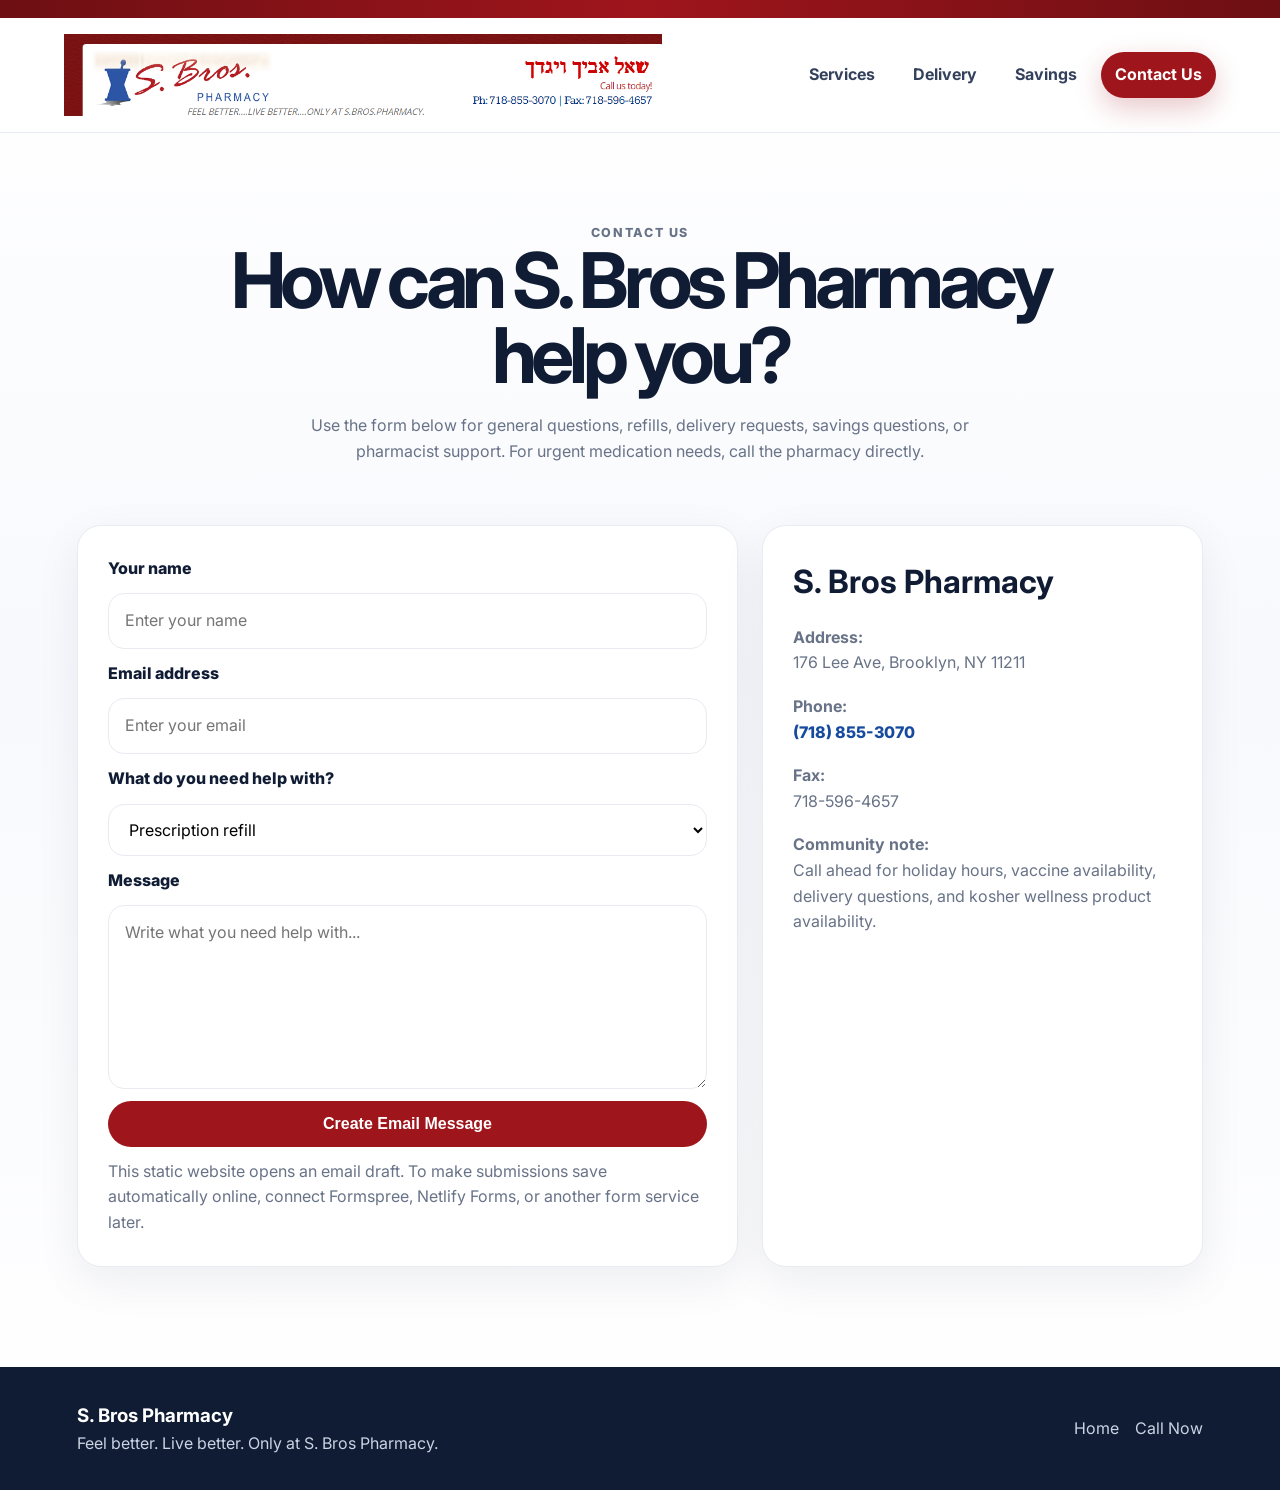
==== contact.html @ 1587c974 "Add files via upload" ====
<!DOCTYPE html>
<html lang="en">
<head>
  <meta charset="UTF-8" />
  <meta name="viewport" content="width=device-width, initial-scale=1.0" />
  <title>Contact S. Bros Pharmacy</title>
  <meta name="description" content="Contact S. Bros Pharmacy in Williamsburg, Brooklyn for prescriptions, delivery, refills, vaccines, and pharmacist questions." />
  <link rel="preconnect" href="https://fonts.googleapis.com">
  <link rel="preconnect" href="https://fonts.gstatic.com" crossorigin>
  <link href="https://fonts.googleapis.com/css2?family=Inter:wght@400;500;600;700;800&display=swap" rel="stylesheet">
  <link rel="stylesheet" href="style.css" />
</head>
<body>
  <div class="top-strip"></div>
  <header class="site-header compact">
    <a class="brand" href="index.html"><img src="assets/logo-banner.png" alt="S. Bros Pharmacy logo" /></a>
    <nav class="nav"><a href="index.html#services">Services</a><a href="index.html#delivery">Delivery</a><a href="index.html#savings">Savings</a><a href="contact.html" class="nav-cta">Contact Us</a></nav>
  </header>

  <main>
    <section class="contact-hero section-reveal">
      <p class="eyebrow">Contact us</p>
      <h1>How can S. Bros Pharmacy help you?</h1>
      <p>Use the form below for general questions, refills, delivery requests, savings questions, or pharmacist support. For urgent medication needs, call the pharmacy directly.</p>
    </section>

    <section class="contact-layout section-reveal">
      <form class="contact-form" id="contact-form">
        <label for="name">Your name</label>
        <input id="name" name="name" type="text" placeholder="Enter your name" required />

        <label for="email">Email address</label>
        <input id="email" name="email" type="email" placeholder="Enter your email" required />

        <label for="topic">What do you need help with?</label>
        <select id="topic" name="topic">
          <option>Prescription refill</option>
          <option>Free delivery</option>
          <option>Compounding</option>
          <option>Vaccinations</option>
          <option>Insurance or savings</option>
          <option>General question</option>
        </select>

        <label for="message">Message</label>
        <textarea id="message" name="message" rows="6" placeholder="Write what you need help with..." required></textarea>

        <button class="button primary" type="submit">Create Email Message</button>
        <p class="form-note">This static website opens an email draft. To make submissions save automatically online, connect Formspree, Netlify Forms, or another form service later.</p>
      </form>

      <aside class="contact-card">
        <h2>S. Bros Pharmacy</h2>
        <p><strong>Address:</strong><br>176 Lee Ave, Brooklyn, NY 11211</p>
        <p><strong>Phone:</strong><br><a href="tel:17188553070">(718) 855-3070</a></p>
        <p><strong>Fax:</strong><br>718-596-4657</p>
        <p><strong>Community note:</strong><br>Call ahead for holiday hours, vaccine availability, delivery questions, and kosher wellness product availability.</p>
      </aside>
    </section>
  </main>

  <footer class="footer">
    <div><h3>S. Bros Pharmacy</h3><p>Feel better. Live better. Only at S. Bros Pharmacy.</p></div>
    <div><a href="index.html">Home</a><a href="tel:17188553070">Call Now</a></div>
  </footer>

  <script src="script.js"></script>
</body>
</html>
---- style.css ----
:root{
  --red:#9f151c;
  --deep-red:#6d0f13;
  --blue:#164a9f;
  --navy:#0f1c34;
  --ink:#172033;
  --muted:#687387;
  --soft:#f7f8fb;
  --card:#ffffff;
  --border:#e8ebf1;
  --shadow:0 22px 70px rgba(15,28,52,.12);
  --radius:28px;
}
*{box-sizing:border-box;margin:0;padding:0}
html{scroll-behavior:smooth}
body{font-family:Inter,system-ui,-apple-system,Segoe UI,sans-serif;color:var(--ink);background:linear-gradient(180deg,#fff 0%,#f8f9fd 45%,#fff 100%);line-height:1.6}
a{color:inherit;text-decoration:none}img{max-width:100%;display:block}.top-strip{height:18px;background:linear-gradient(90deg,var(--deep-red),var(--red),var(--deep-red))}.site-header{position:sticky;top:0;z-index:10;display:flex;align-items:center;justify-content:space-between;gap:24px;padding:16px clamp(18px,5vw,72px);background:rgba(255,255,255,.9);backdrop-filter:blur(16px);border-bottom:1px solid var(--border)}.site-header.compact{position:relative}.brand img{height:82px;width:auto;object-fit:contain}.nav{display:flex;align-items:center;gap:10px;flex-wrap:wrap;justify-content:flex-end}.nav a{padding:10px 14px;border-radius:999px;font-weight:700;color:#33415c;transition:.25s ease}.nav a:hover{background:#f0f3fa;transform:translateY(-2px)}.nav-cta{background:var(--red)!important;color:#fff!important;box-shadow:0 10px 28px rgba(159,21,28,.24)}.section{padding:clamp(64px,8vw,110px) clamp(18px,6vw,84px)}.section-reveal{opacity:0;transform:translateY(28px);transition:opacity .8s ease,transform .8s ease}.section-reveal.visible{opacity:1;transform:translateY(0)}.eyebrow{text-transform:uppercase;letter-spacing:.13em;font-size:.78rem;font-weight:800;color:var(--red);margin-bottom:12px}.eyebrow.light{color:#ffd9dc}.hero{display:grid;grid-template-columns:minmax(0,1.05fr) minmax(320px,.95fr);gap:clamp(30px,5vw,72px);align-items:center;padding:clamp(54px,7vw,90px) clamp(18px,6vw,84px)}.hero h1,.contact-hero h1{font-size:clamp(2.5rem,6vw,5.7rem);line-height:.98;letter-spacing:-.07em;color:var(--navy);max-width:900px}.hero-text{font-size:clamp(1.02rem,1.5vw,1.25rem);color:var(--muted);max-width:720px;margin:24px 0}.hero-actions,.pill-row,.trust-row{display:flex;gap:12px;flex-wrap:wrap;align-items:center}.button{display:inline-flex;align-items:center;justify-content:center;border:0;border-radius:999px;padding:14px 22px;font-weight:800;cursor:pointer;transition:.25s ease;font-size:1rem}.button:hover{transform:translateY(-3px);box-shadow:var(--shadow)}.primary{background:var(--red);color:#fff}.secondary{background:#eef2fb;color:var(--blue)}.white{background:#fff;color:var(--red)}.trust-row{margin-top:28px;color:#46546c;font-size:.95rem}.trust-row span,.pill-row span{padding:9px 13px;border:1px solid var(--border);border-radius:999px;background:#fff}.hero-card{position:relative;border-radius:var(--radius);overflow:hidden;box-shadow:var(--shadow);min-height:480px;background:#111}.hero-card img{width:100%;height:100%;min-height:480px;object-fit:cover;filter:saturate(1.05) contrast(1.03)}.floating-card{position:absolute;left:22px;bottom:22px;background:rgba(255,255,255,.92);backdrop-filter:blur(12px);border-radius:22px;padding:18px 20px;box-shadow:0 12px 40px rgba(0,0,0,.18);display:grid}.floating-card span{color:var(--muted);font-size:.92rem}.quick-info{display:grid;grid-template-columns:repeat(3,1fr);gap:18px;padding:0 clamp(18px,6vw,84px) 46px}.quick-info article,.service-card,.savings-grid article,.visitor-box,.mini-contact,.contact-form,.contact-card,.community-card{background:var(--card);border:1px solid var(--border);box-shadow:0 14px 45px rgba(15,28,52,.07);border-radius:24px}.quick-info article{display:flex;gap:16px;align-items:flex-start;padding:22px}.icon{font-size:1.7rem}.quick-info h3{color:var(--navy);margin-bottom:4px}.quick-info p{color:var(--muted)}.split{display:grid;grid-template-columns:.85fr 1.15fr;gap:clamp(24px,6vw,80px);align-items:start}.split h2,.section-heading h2,.feature-band h2,.community h2,.stats-contact h2{font-size:clamp(2rem,3.5vw,3.8rem);line-height:1.05;letter-spacing:-.05em;color:var(--navy)}.text-block p{font-size:1.08rem;color:var(--muted);margin-bottom:18px}.centered{text-align:center;max-width:780px;margin:0 auto 38px}.centered p{color:var(--muted)}.service-grid{display:grid;grid-template-columns:repeat(3,1fr);gap:18px}.service-card{padding:28px;transition:.28s ease;min-height:220px}.service-card:hover{transform:translateY(-8px);box-shadow:var(--shadow);border-color:#f0c9cc}.service-card span{font-size:2.15rem}.service-card h3{font-size:1.25rem;color:var(--navy);margin:18px 0 8px}.service-card p,.savings-grid p,.mini-contact p,.community-card p,.contact-hero p,.form-note{color:var(--muted)}.feature-band{margin:20px clamp(18px,6vw,84px);border-radius:36px;padding:clamp(36px,5vw,70px);background:linear-gradient(135deg,var(--deep-red),var(--red));color:#fff;display:flex;justify-content:space-between;gap:28px;align-items:center;box-shadow:0 24px 70px rgba(159,21,28,.22)}.feature-band h2{color:#fff;max-width:760px}.feature-band p{max-width:780px;color:#ffe9ea;margin-top:14px}.savings-grid{display:grid;grid-template-columns:repeat(3,1fr);gap:18px}.savings-grid article{padding:28px}.savings-grid h3{color:var(--blue);font-size:1.25rem;margin-bottom:8px}.community{padding-top:0}.community-card{padding:clamp(34px,5vw,68px);background:linear-gradient(135deg,#fff,#f8f3f3);text-align:center;max-width:1050px;margin:auto}.community-card p{max-width:780px;margin:14px auto 24px}.pill-row{justify-content:center}.stats-contact{display:grid;grid-template-columns:.9fr 1.1fr;gap:20px;padding-top:0}.visitor-box,.mini-contact{padding:30px}.visitor-box{display:flex;gap:18px}.visitor-box strong{display:block;font-size:2.5rem;color:var(--red);line-height:1;margin:10px 0}.visitor-box small{color:#8a94a8}.mini-contact .button{margin-top:18px}.footer{display:flex;justify-content:space-between;gap:24px;padding:34px clamp(18px,6vw,84px);background:var(--navy);color:#fff}.footer p,.footer a{color:#cbd3e3}.footer div:last-child{display:flex;gap:16px;align-items:center;flex-wrap:wrap}.contact-hero{text-align:center;padding:70px clamp(18px,6vw,84px) 30px}.contact-hero h1{margin:auto}.contact-hero p{max-width:740px;margin:20px auto 0}.contact-layout{display:grid;grid-template-columns:minmax(0,1.2fr) .8fr;gap:24px;padding:30px clamp(18px,6vw,84px) 100px}.contact-form,.contact-card{padding:30px}.contact-form{display:grid;gap:12px}.contact-form label{font-weight:800;color:var(--navy)}.contact-form input,.contact-form textarea,.contact-form select{width:100%;border:1px solid var(--border);border-radius:16px;padding:14px 16px;font:inherit;outline:none;transition:.2s ease;background:#fff}.contact-form input:focus,.contact-form textarea:focus,.contact-form select:focus{border-color:var(--red);box-shadow:0 0 0 4px rgba(159,21,28,.09)}.contact-card h2{color:var(--navy);font-size:2rem;margin-bottom:18px}.contact-card p{margin-bottom:18px;color:var(--muted)}.contact-card a{color:var(--blue);font-weight:800}
@media(max-width:900px){.site-header{position:relative;align-items:flex-start;flex-direction:column}.brand img{height:auto;max-height:92px}.nav{justify-content:flex-start}.hero,.split,.stats-contact,.contact-layout{grid-template-columns:1fr}.quick-info,.service-grid,.savings-grid{grid-template-columns:1fr}.feature-band{flex-direction:column;align-items:flex-start}.hero-card,.hero-card img{min-height:360px}.footer{flex-direction:column}}
@media(max-width:560px){.nav a{font-size:.92rem;padding:8px 10px}.hero h1,.contact-hero h1{font-size:2.6rem}.section{padding:54px 18px}.quick-info{padding-left:18px;padding-right:18px}.feature-band{margin-left:18px;margin-right:18px}.footer{padding:30px 18px}}
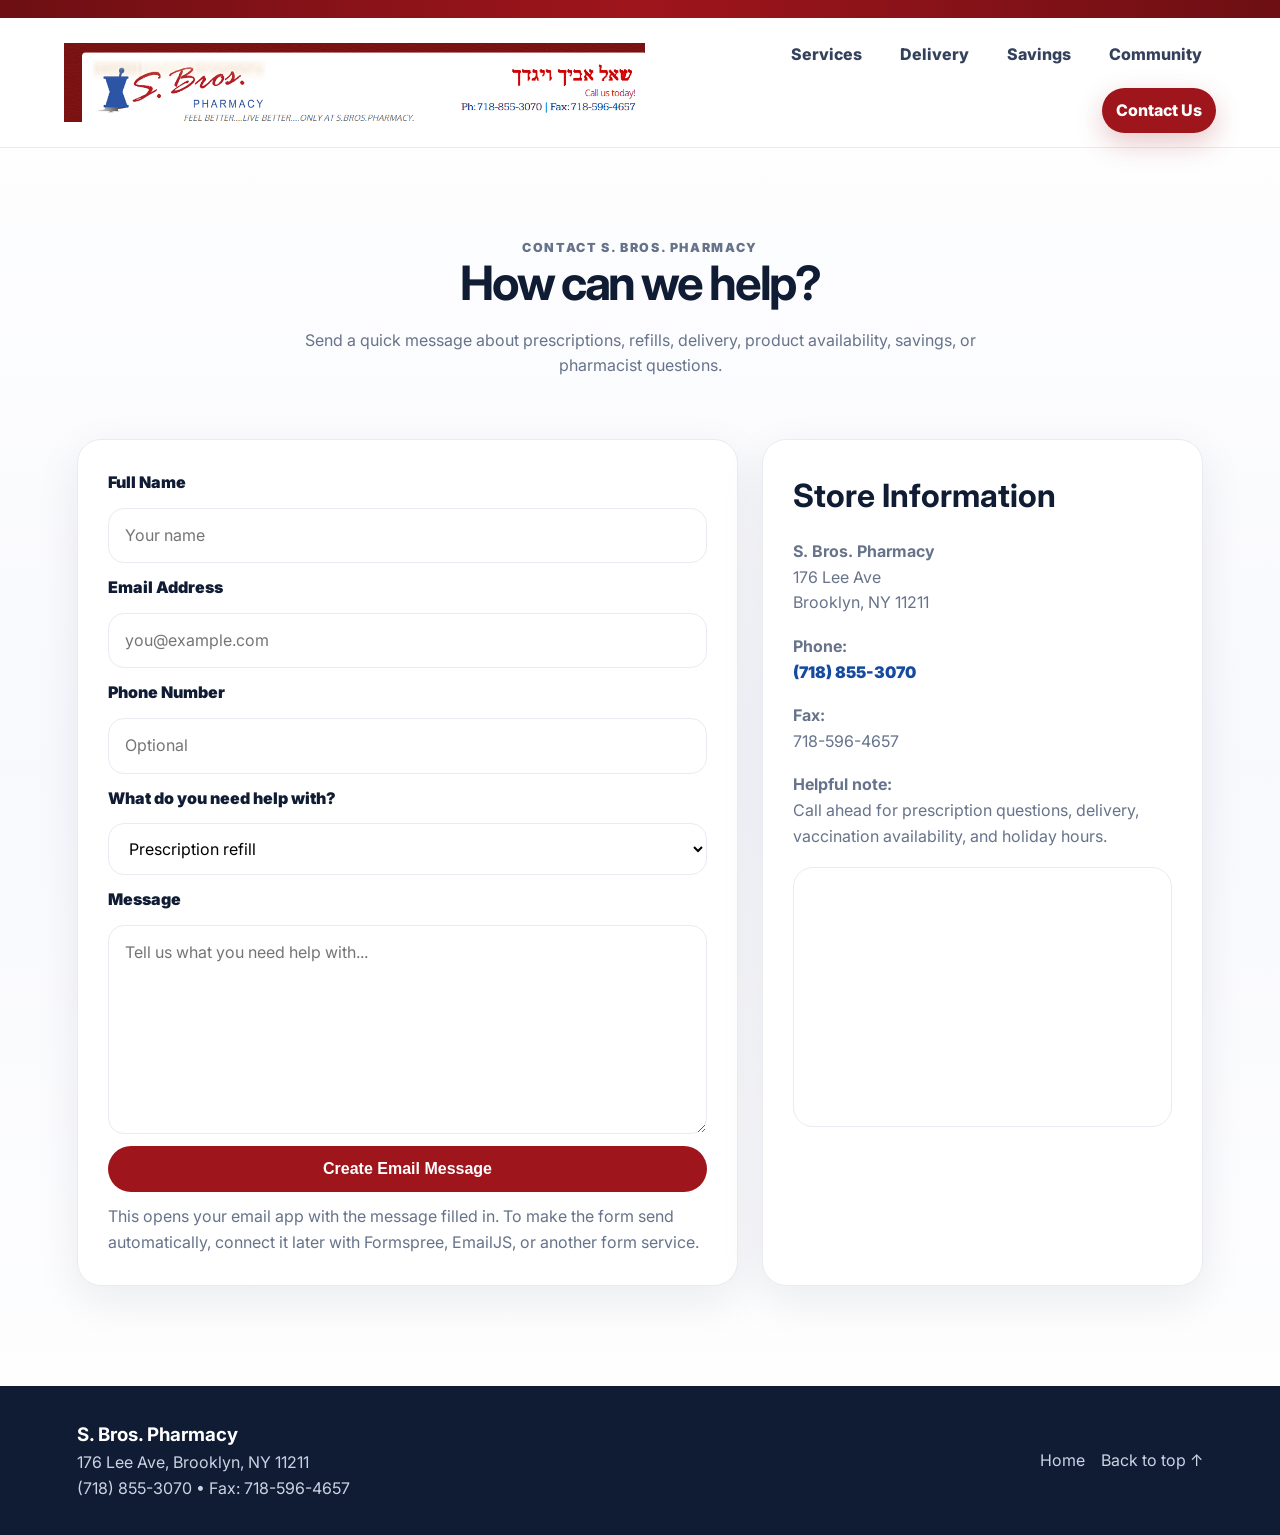
==== commit 4432aa9e: "Add files via upload" ====
--- a/contact.html
+++ b/contact.html
@@ -3,65 +3,86 @@
 <head>
   <meta charset="UTF-8" />
   <meta name="viewport" content="width=device-width, initial-scale=1.0" />
-  <title>Contact S. Bros Pharmacy</title>
-  <meta name="description" content="Contact S. Bros Pharmacy in Williamsburg, Brooklyn for prescriptions, delivery, refills, vaccines, and pharmacist questions." />
+  <title>Contact S. Bros. Pharmacy | Williamsburg, Brooklyn</title>
+  <meta name="description" content="Contact S. Bros. Pharmacy in Williamsburg, Brooklyn for prescriptions, refills, delivery, product questions, and pharmacist support." />
   <link rel="preconnect" href="https://fonts.googleapis.com">
   <link rel="preconnect" href="https://fonts.gstatic.com" crossorigin>
-  <link href="https://fonts.googleapis.com/css2?family=Inter:wght@400;500;600;700;800&display=swap" rel="stylesheet">
+  <link href="https://fonts.googleapis.com/css2?family=Inter:wght@400;500;600;700;800;900&display=swap" rel="stylesheet">
   <link rel="stylesheet" href="style.css" />
 </head>
 <body>
   <div class="top-strip"></div>
+
   <header class="site-header compact">
-    <a class="brand" href="index.html"><img src="assets/logo-banner.png" alt="S. Bros Pharmacy logo" /></a>
-    <nav class="nav"><a href="index.html#services">Services</a><a href="index.html#delivery">Delivery</a><a href="index.html#savings">Savings</a><a href="contact.html" class="nav-cta">Contact Us</a></nav>
+    <a class="brand" href="index.html" aria-label="S. Bros. Pharmacy home">
+      <img src="assets/logo-banner.png" alt="S. Bros. Pharmacy logo" />
+    </a>
+    <nav class="nav" aria-label="Main navigation">
+      <a href="index.html#services">Services</a>
+      <a href="index.html#delivery">Delivery</a>
+      <a href="index.html#savings">Savings</a>
+      <a href="index.html#community">Community</a>
+      <a href="contact.html" class="nav-cta">Contact Us</a>
+    </nav>
   </header>
 
   <main>
     <section class="contact-hero section-reveal">
-      <p class="eyebrow">Contact us</p>
-      <h1>How can S. Bros Pharmacy help you?</h1>
-      <p>Use the form below for general questions, refills, delivery requests, savings questions, or pharmacist support. For urgent medication needs, call the pharmacy directly.</p>
+      <p class="eyebrow">Contact S. Bros. Pharmacy</p>
+      <h1>How can we help?</h1>
+      <p>Send a quick message about prescriptions, refills, delivery, product availability, savings, or pharmacist questions.</p>
     </section>
 
     <section class="contact-layout section-reveal">
       <form class="contact-form" id="contact-form">
-        <label for="name">Your name</label>
-        <input id="name" name="name" type="text" placeholder="Enter your name" required />
+        <label for="name">Full Name</label>
+        <input id="name" name="name" type="text" placeholder="Your name" required />
 
-        <label for="email">Email address</label>
-        <input id="email" name="email" type="email" placeholder="Enter your email" required />
+        <label for="email">Email Address</label>
+        <input id="email" name="email" type="email" placeholder="you@example.com" required />
+
+        <label for="phone">Phone Number</label>
+        <input id="phone" name="phone" type="tel" placeholder="Optional" />
 
         <label for="topic">What do you need help with?</label>
         <select id="topic" name="topic">
           <option>Prescription refill</option>
           <option>Free delivery</option>
-          <option>Compounding</option>
-          <option>Vaccinations</option>
-          <option>Insurance or savings</option>
-          <option>General question</option>
+          <option>Medication question</option>
+          <option>Vaccination availability</option>
+          <option>Savings or rewards</option>
+          <option>Product availability</option>
+          <option>Other</option>
         </select>
 
         <label for="message">Message</label>
-        <textarea id="message" name="message" rows="6" placeholder="Write what you need help with..." required></textarea>
+        <textarea id="message" name="message" rows="7" placeholder="Tell us what you need help with..." required></textarea>
 
         <button class="button primary" type="submit">Create Email Message</button>
-        <p class="form-note">This static website opens an email draft. To make submissions save automatically online, connect Formspree, Netlify Forms, or another form service later.</p>
+        <p class="form-note">This opens your email app with the message filled in. To make the form send automatically, connect it later with Formspree, EmailJS, or another form service.</p>
       </form>
 
       <aside class="contact-card">
-        <h2>S. Bros Pharmacy</h2>
-        <p><strong>Address:</strong><br>176 Lee Ave, Brooklyn, NY 11211</p>
+        <h2>Store Information</h2>
+        <p><strong>S. Bros. Pharmacy</strong><br>176 Lee Ave<br>Brooklyn, NY 11211</p>
         <p><strong>Phone:</strong><br><a href="tel:17188553070">(718) 855-3070</a></p>
         <p><strong>Fax:</strong><br>718-596-4657</p>
-        <p><strong>Community note:</strong><br>Call ahead for holiday hours, vaccine availability, delivery questions, and kosher wellness product availability.</p>
+        <p><strong>Helpful note:</strong><br>Call ahead for prescription questions, delivery, vaccination availability, and holiday hours.</p>
+        <div class="mini-map"><iframe title="Map to S. Bros. Pharmacy" src="https://www.google.com/maps?q=176%20Lee%20Ave%2C%20Brooklyn%2C%20NY%2011211&output=embed" loading="lazy" referrerpolicy="no-referrer-when-downgrade"></iframe></div>
       </aside>
     </section>
   </main>
 
   <footer class="footer">
-    <div><h3>S. Bros Pharmacy</h3><p>Feel better. Live better. Only at S. Bros Pharmacy.</p></div>
-    <div><a href="index.html">Home</a><a href="tel:17188553070">Call Now</a></div>
+    <div>
+      <h3>S. Bros. Pharmacy</h3>
+      <p>176 Lee Ave, Brooklyn, NY 11211</p>
+      <p><a href="tel:17188553070">(718) 855-3070</a> • Fax: 718-596-4657</p>
+    </div>
+    <div class="footer-right">
+      <a href="index.html">Home</a>
+      <a href="index.html#top">Back to top ↑</a>
+    </div>
   </footer>
 
   <script src="script.js"></script>
--- a/style.css
+++ b/style.css
@@ -1,19 +1,4 @@
 :root{
-  --red:#9f151c;
-  --deep-red:#6d0f13;
-  --blue:#164a9f;
-  --navy:#0f1c34;
-  --ink:#172033;
-  --muted:#687387;
-  --soft:#f7f8fb;
-  --card:#ffffff;
-  --border:#e8ebf1;
-  --shadow:0 22px 70px rgba(15,28,52,.12);
-  --radius:28px;
+  --red:#9f151c;--deep-red:#6d0f13;--blue:#164a9f;--navy:#0f1c34;--ink:#172033;--muted:#66738a;--soft:#f7f8fb;--card:#fff;--border:#e8ebf1;--shadow:0 22px 70px rgba(15,28,52,.13);--radius:28px;
 }
-*{box-sizing:border-box;margin:0;padding:0}
-html{scroll-behavior:smooth}
-body{font-family:Inter,system-ui,-apple-system,Segoe UI,sans-serif;color:var(--ink);background:linear-gradient(180deg,#fff 0%,#f8f9fd 45%,#fff 100%);line-height:1.6}
-a{color:inherit;text-decoration:none}img{max-width:100%;display:block}.top-strip{height:18px;background:linear-gradient(90deg,var(--deep-red),var(--red),var(--deep-red))}.site-header{position:sticky;top:0;z-index:10;display:flex;align-items:center;justify-content:space-between;gap:24px;padding:16px clamp(18px,5vw,72px);background:rgba(255,255,255,.9);backdrop-filter:blur(16px);border-bottom:1px solid var(--border)}.site-header.compact{position:relative}.brand img{height:82px;width:auto;object-fit:contain}.nav{display:flex;align-items:center;gap:10px;flex-wrap:wrap;justify-content:flex-end}.nav a{padding:10px 14px;border-radius:999px;font-weight:700;color:#33415c;transition:.25s ease}.nav a:hover{background:#f0f3fa;transform:translateY(-2px)}.nav-cta{background:var(--red)!important;color:#fff!important;box-shadow:0 10px 28px rgba(159,21,28,.24)}.section{padding:clamp(64px,8vw,110px) clamp(18px,6vw,84px)}.section-reveal{opacity:0;transform:translateY(28px);transition:opacity .8s ease,transform .8s ease}.section-reveal.visible{opacity:1;transform:translateY(0)}.eyebrow{text-transform:uppercase;letter-spacing:.13em;font-size:.78rem;font-weight:800;color:var(--red);margin-bottom:12px}.eyebrow.light{color:#ffd9dc}.hero{display:grid;grid-template-columns:minmax(0,1.05fr) minmax(320px,.95fr);gap:clamp(30px,5vw,72px);align-items:center;padding:clamp(54px,7vw,90px) clamp(18px,6vw,84px)}.hero h1,.contact-hero h1{font-size:clamp(2.5rem,6vw,5.7rem);line-height:.98;letter-spacing:-.07em;color:var(--navy);max-width:900px}.hero-text{font-size:clamp(1.02rem,1.5vw,1.25rem);color:var(--muted);max-width:720px;margin:24px 0}.hero-actions,.pill-row,.trust-row{display:flex;gap:12px;flex-wrap:wrap;align-items:center}.button{display:inline-flex;align-items:center;justify-content:center;border:0;border-radius:999px;padding:14px 22px;font-weight:800;cursor:pointer;transition:.25s ease;font-size:1rem}.button:hover{transform:translateY(-3px);box-shadow:var(--shadow)}.primary{background:var(--red);color:#fff}.secondary{background:#eef2fb;color:var(--blue)}.white{background:#fff;color:var(--red)}.trust-row{margin-top:28px;color:#46546c;font-size:.95rem}.trust-row span,.pill-row span{padding:9px 13px;border:1px solid var(--border);border-radius:999px;background:#fff}.hero-card{position:relative;border-radius:var(--radius);overflow:hidden;box-shadow:var(--shadow);min-height:480px;background:#111}.hero-card img{width:100%;height:100%;min-height:480px;object-fit:cover;filter:saturate(1.05) contrast(1.03)}.floating-card{position:absolute;left:22px;bottom:22px;background:rgba(255,255,255,.92);backdrop-filter:blur(12px);border-radius:22px;padding:18px 20px;box-shadow:0 12px 40px rgba(0,0,0,.18);display:grid}.floating-card span{color:var(--muted);font-size:.92rem}.quick-info{display:grid;grid-template-columns:repeat(3,1fr);gap:18px;padding:0 clamp(18px,6vw,84px) 46px}.quick-info article,.service-card,.savings-grid article,.visitor-box,.mini-contact,.contact-form,.contact-card,.community-card{background:var(--card);border:1px solid var(--border);box-shadow:0 14px 45px rgba(15,28,52,.07);border-radius:24px}.quick-info article{display:flex;gap:16px;align-items:flex-start;padding:22px}.icon{font-size:1.7rem}.quick-info h3{color:var(--navy);margin-bottom:4px}.quick-info p{color:var(--muted)}.split{display:grid;grid-template-columns:.85fr 1.15fr;gap:clamp(24px,6vw,80px);align-items:start}.split h2,.section-heading h2,.feature-band h2,.community h2,.stats-contact h2{font-size:clamp(2rem,3.5vw,3.8rem);line-height:1.05;letter-spacing:-.05em;color:var(--navy)}.text-block p{font-size:1.08rem;color:var(--muted);margin-bottom:18px}.centered{text-align:center;max-width:780px;margin:0 auto 38px}.centered p{color:var(--muted)}.service-grid{display:grid;grid-template-columns:repeat(3,1fr);gap:18px}.service-card{padding:28px;transition:.28s ease;min-height:220px}.service-card:hover{transform:translateY(-8px);box-shadow:var(--shadow);border-color:#f0c9cc}.service-card span{font-size:2.15rem}.service-card h3{font-size:1.25rem;color:var(--navy);margin:18px 0 8px}.service-card p,.savings-grid p,.mini-contact p,.community-card p,.contact-hero p,.form-note{color:var(--muted)}.feature-band{margin:20px clamp(18px,6vw,84px);border-radius:36px;padding:clamp(36px,5vw,70px);background:linear-gradient(135deg,var(--deep-red),var(--red));color:#fff;display:flex;justify-content:space-between;gap:28px;align-items:center;box-shadow:0 24px 70px rgba(159,21,28,.22)}.feature-band h2{color:#fff;max-width:760px}.feature-band p{max-width:780px;color:#ffe9ea;margin-top:14px}.savings-grid{display:grid;grid-template-columns:repeat(3,1fr);gap:18px}.savings-grid article{padding:28px}.savings-grid h3{color:var(--blue);font-size:1.25rem;margin-bottom:8px}.community{padding-top:0}.community-card{padding:clamp(34px,5vw,68px);background:linear-gradient(135deg,#fff,#f8f3f3);text-align:center;max-width:1050px;margin:auto}.community-card p{max-width:780px;margin:14px auto 24px}.pill-row{justify-content:center}.stats-contact{display:grid;grid-template-columns:.9fr 1.1fr;gap:20px;padding-top:0}.visitor-box,.mini-contact{padding:30px}.visitor-box{display:flex;gap:18px}.visitor-box strong{display:block;font-size:2.5rem;color:var(--red);line-height:1;margin:10px 0}.visitor-box small{color:#8a94a8}.mini-contact .button{margin-top:18px}.footer{display:flex;justify-content:space-between;gap:24px;padding:34px clamp(18px,6vw,84px);background:var(--navy);color:#fff}.footer p,.footer a{color:#cbd3e3}.footer div:last-child{display:flex;gap:16px;align-items:center;flex-wrap:wrap}.contact-hero{text-align:center;padding:70px clamp(18px,6vw,84px) 30px}.contact-hero h1{margin:auto}.contact-hero p{max-width:740px;margin:20px auto 0}.contact-layout{display:grid;grid-template-columns:minmax(0,1.2fr) .8fr;gap:24px;padding:30px clamp(18px,6vw,84px) 100px}.contact-form,.contact-card{padding:30px}.contact-form{display:grid;gap:12px}.contact-form label{font-weight:800;color:var(--navy)}.contact-form input,.contact-form textarea,.contact-form select{width:100%;border:1px solid var(--border);border-radius:16px;padding:14px 16px;font:inherit;outline:none;transition:.2s ease;background:#fff}.contact-form input:focus,.contact-form textarea:focus,.contact-form select:focus{border-color:var(--red);box-shadow:0 0 0 4px rgba(159,21,28,.09)}.contact-card h2{color:var(--navy);font-size:2rem;margin-bottom:18px}.contact-card p{margin-bottom:18px;color:var(--muted)}.contact-card a{color:var(--blue);font-weight:800}
-@media(max-width:900px){.site-header{position:relative;align-items:flex-start;flex-direction:column}.brand img{height:auto;max-height:92px}.nav{justify-content:flex-start}.hero,.split,.stats-contact,.contact-layout{grid-template-columns:1fr}.quick-info,.service-grid,.savings-grid{grid-template-columns:1fr}.feature-band{flex-direction:column;align-items:flex-start}.hero-card,.hero-card img{min-height:360px}.footer{flex-direction:column}}
-@media(max-width:560px){.nav a{font-size:.92rem;padding:8px 10px}.hero h1,.contact-hero h1{font-size:2.6rem}.section{padding:54px 18px}.quick-info{padding-left:18px;padding-right:18px}.feature-band{margin-left:18px;margin-right:18px}.footer{padding:30px 18px}}
+*{box-sizing:border-box;margin:0;padding:0}html{scroll-behavior:smooth}body{font-family:Inter,system-ui,-apple-system,Segoe UI,sans-serif;color:var(--ink);background:linear-gradient(180deg,#fff 0%,#f8f9fd 50%,#fff 100%);line-height:1.6}a{color:inherit;text-decoration:none}img{max-width:100%;display:block}.top-strip{height:18px;background:linear-gradient(90deg,var(--deep-red),var(--red),var(--deep-red))}.site-header{position:sticky;top:0;z-index:20;display:flex;align-items:center;justify-content:space-between;gap:24px;padding:14px clamp(18px,5vw,72px);background:rgba(255,255,255,.9);backdrop-filter:blur(16px);border-bottom:1px solid var(--border)}.site-header.compact{position:relative}.brand img{height:82px;width:auto;object-fit:contain}.nav{display:flex;align-items:center;gap:10px;flex-wrap:wrap;justify-content:flex-end}.nav a{padding:10px 14px;border-radius:999px;font-weight:800;color:#33415c;transition:.25s ease}.nav a:hover{background:#f0f3fa;transform:translateY(-2px)}.nav-cta{background:var(--red)!important;color:#fff!important;box-shadow:0 10px 28px rgba(159,21,28,.24)}.section{padding:clamp(64px,8vw,110px) clamp(18px,6vw,84px)}.section-reveal{opacity:0;transform:translateY(28px);transition:opacity .8s ease,transform .8s ease}.section-reveal.visible{opacity:1;transform:translateY(0)}.eyebrow{text-transform:uppercase;letter-spacing:.13em;font-size:.78rem;font-weight:900;color:var(--red);margin-bottom:12px}.eyebrow.light{color:#ffd9dc}.hero{position:relative;min-height:720px;display:flex;align-items:center;overflow:hidden;padding:clamp(64px,8vw,110px) clamp(18px,6vw,84px)}.hero-bg{position:absolute;inset:0;background:url('assets/storefront.jpeg') center/cover no-repeat;transform:scale(1.04);animation:slowZoom 12s ease-in-out infinite alternate}.hero-overlay{position:absolute;inset:0;background:linear-gradient(90deg,rgba(12,18,32,.88),rgba(12,18,32,.64),rgba(12,18,32,.22))}.hero-content{position:relative;z-index:1;max-width:880px;color:#fff}.hero h1{font-size:clamp(3.2rem,8vw,7.7rem);line-height:.88;letter-spacing:-.08em;color:#fff}.hero-subtitle{font-size:clamp(1.3rem,2.2vw,2rem);font-weight:800;margin-top:18px}.hero-text{font-size:clamp(1.02rem,1.5vw,1.25rem);color:#ecf1ff;max-width:720px;margin:20px 0}.hero-actions,.pill-row{display:flex;gap:12px;flex-wrap:wrap;align-items:center}.button{display:inline-flex;align-items:center;justify-content:center;border:0;border-radius:999px;padding:14px 22px;font-weight:900;cursor:pointer;transition:.25s ease;font-size:1rem}.button:hover{transform:translateY(-3px);box-shadow:var(--shadow)}.primary{background:var(--red);color:#fff}.secondary{background:#eef2fb;color:var(--blue)}.white{background:#fff;color:var(--red)}.glass{background:rgba(255,255,255,.15);color:#fff;border:1px solid rgba(255,255,255,.25);backdrop-filter:blur(12px)}.quick-info{display:grid;grid-template-columns:repeat(4,1fr);gap:18px;padding:28px clamp(18px,6vw,84px) 46px;margin-top:-80px;position:relative;z-index:2}.quick-info article,.service-card,.savings-grid article,.community-card,.review-grid article,.location-info,.map-card,.contact-form,.contact-card{background:var(--card);border:1px solid var(--border);box-shadow:0 14px 45px rgba(15,28,52,.08);border-radius:24px}.quick-info article{display:flex;gap:16px;align-items:flex-start;padding:22px}.icon{font-size:1.7rem}.quick-info h3{color:var(--navy);margin-bottom:4px}.quick-info p{color:var(--muted)}.split{display:grid;grid-template-columns:.85fr 1.15fr;gap:clamp(24px,6vw,80px);align-items:start}.split h2,.section-heading h2,.feature-band h2,.community h2,.location h2,.contact-hero h1{font-size:clamp(2rem,3.7vw,4rem);line-height:1.05;letter-spacing:-.05em;color:var(--navy)}.text-block p{font-size:1.08rem;color:var(--muted);margin-bottom:18px}.centered{text-align:center;max-width:800px;margin:0 auto 38px}.centered p{color:var(--muted)}.service-grid{display:grid;grid-template-columns:repeat(4,1fr);gap:18px}.service-card{padding:28px;transition:.28s ease;min-height:220px}.service-card:hover{transform:translateY(-8px);box-shadow:var(--shadow);border-color:#f0c9cc}.service-card span{font-size:2.15rem}.service-card h3{font-size:1.18rem;color:var(--navy);margin:18px 0 8px}.service-card p,.savings-grid p,.community-card p,.review-grid p,.location p,.contact-hero p,.form-note{color:var(--muted)}.feature-band{margin:20px clamp(18px,6vw,84px);border-radius:36px;padding:clamp(36px,5vw,70px);background:linear-gradient(135deg,var(--deep-red),var(--red));color:#fff;display:flex;justify-content:space-between;gap:28px;align-items:center;box-shadow:0 24px 70px rgba(159,21,28,.22)}.feature-band h2{color:#fff;max-width:760px}.feature-band p{max-width:780px;color:#ffe9ea;margin-top:14px}.savings-grid,.review-grid{display:grid;grid-template-columns:repeat(3,1fr);gap:18px}.savings-grid article,.review-grid article{padding:28px}.savings-grid h3{color:var(--blue);font-size:1.25rem;margin-bottom:8px}.community{padding-top:0}.community-card{padding:clamp(34px,5vw,68px);background:linear-gradient(135deg,#fff,#f8f3f3);text-align:center;max-width:1080px;margin:auto}.community-card p{max-width:780px;margin:14px auto 24px}.pill-row{justify-content:center}.pill-row span{padding:9px 13px;border:1px solid var(--border);border-radius:999px;background:#fff}.reviews{padding-top:0}.stars{color:#e6a100;font-weight:900;letter-spacing:.08em;margin-bottom:12px}.review-grid strong{display:block;margin-top:18px;color:var(--navy)}.location{display:grid;grid-template-columns:.9fr 1.1fr;gap:24px;padding-top:0}.location-info{padding:34px}.location-info .button{margin-top:16px}.map-card{overflow:hidden;min-height:380px}.map-card iframe,.mini-map iframe{width:100%;height:100%;border:0;display:block}.footer{display:flex;justify-content:space-between;gap:24px;padding:34px clamp(18px,6vw,84px);background:var(--navy);color:#fff}.footer p,.footer a{color:#cbd3e3}.footer-right{display:flex;gap:16px;align-items:center;flex-wrap:wrap;justify-content:flex-end}.footer-right strong{color:#fff}.contact-hero{text-align:center;padding:70px clamp(18px,6vw,84px) 30px}.contact-hero h1{margin:auto}.contact-hero p{max-width:740px;margin:20px auto 0}.contact-layout{display:grid;grid-template-columns:minmax(0,1.2fr) .8fr;gap:24px;padding:30px clamp(18px,6vw,84px) 100px}.contact-form,.contact-card{padding:30px}.contact-form{display:grid;gap:12px}.contact-form label{font-weight:900;color:var(--navy)}.contact-form input,.contact-form textarea,.contact-form select{width:100%;border:1px solid var(--border);border-radius:16px;padding:14px 16px;font:inherit;outline:none;transition:.2s ease;background:#fff}.contact-form input:focus,.contact-form textarea:focus,.contact-form select:focus{border-color:var(--red);box-shadow:0 0 0 4px rgba(159,21,28,.09)}.contact-card h2{color:var(--navy);font-size:2rem;margin-bottom:18px}.contact-card p{margin-bottom:18px;color:var(--muted)}.contact-card a{color:var(--blue);font-weight:900}.mini-map{height:260px;border-radius:20px;overflow:hidden;border:1px solid var(--border)}@keyframes slowZoom{from{transform:scale(1.04)}to{transform:scale(1.1)}}@media(max-width:1100px){.quick-info,.service-grid{grid-template-columns:repeat(2,1fr)}}@media(max-width:900px){.site-header{position:relative;align-items:flex-start;flex-direction:column}.brand img{height:auto;max-height:92px}.nav{justify-content:flex-start}.split,.location,.contact-layout{grid-template-columns:1fr}.savings-grid,.review-grid{grid-template-columns:1fr}.feature-band{flex-direction:column;align-items:flex-start}.footer{flex-direction:column}.footer-right{justify-content:flex-start}.hero{min-height:650px}.quick-info{margin-top:0}}@media(max-width:560px){.nav a{font-size:.92rem;padding:8px 10px}.hero h1,.contact-hero h1{font-size:3rem}.section{padding:54px 18px}.quick-info,.service-grid{grid-template-columns:1fr;padding-left:18px;padding-right:18px}.feature-band{margin-left:18px;margin-right:18px}.footer{padding:30px 18px}}
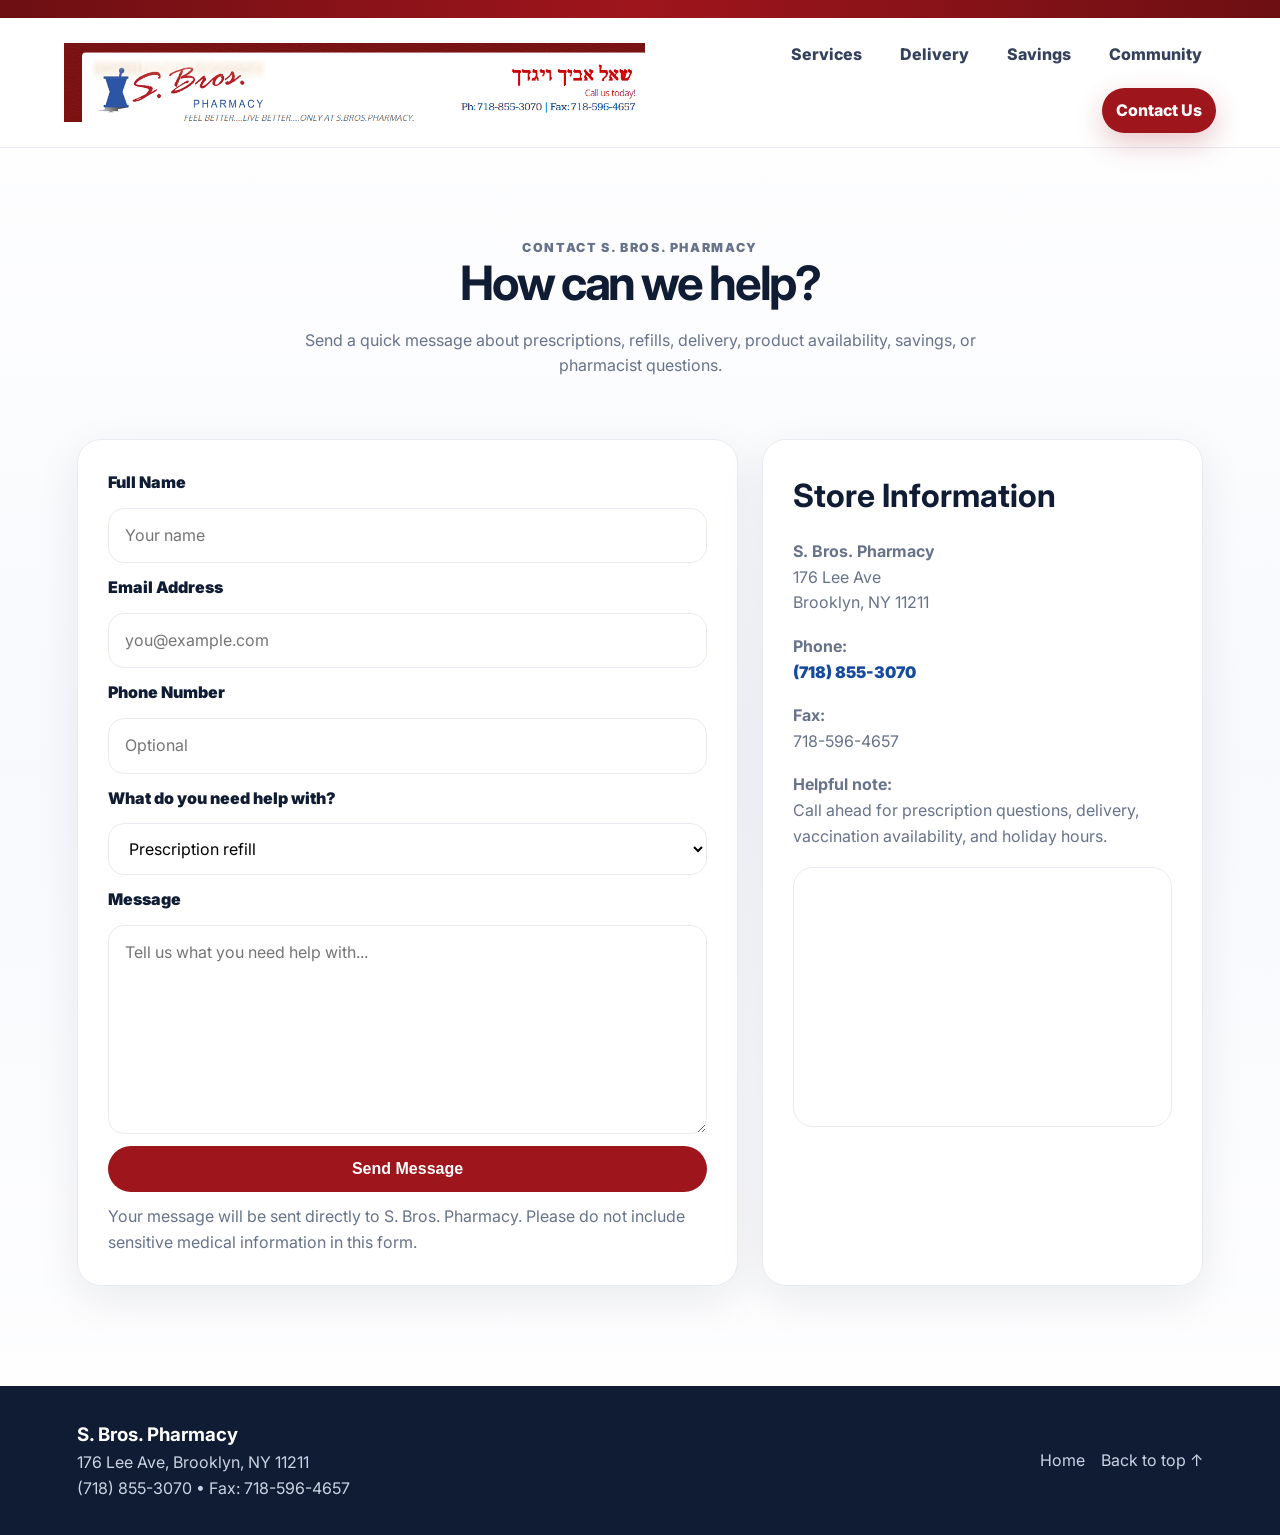
==== commit 00a6be90: "Add files via upload" ====
--- a/contact.html
+++ b/contact.html
@@ -34,7 +34,13 @@
     </section>
 
     <section class="contact-layout section-reveal">
-      <form class="contact-form" id="contact-form">
+      <form class="contact-form" id="contact-form" action="https://api.web3forms.com/submit" method="POST">
+        <input type="hidden" name="access_key" value="e711dc27-c3af-4cd9-94e9-cb7efdc0c6b5">
+        <input type="hidden" name="subject" value="New Contact Form Submission - S. Bros. Pharmacy">
+        <input type="hidden" name="from_name" value="S. Bros. Pharmacy Website">
+        <input type="hidden" name="redirect" value="https://cfmeme.github.io/sbros-pharmacy/success.html">
+        <input type="checkbox" name="botcheck" class="hidden" style="display:none;">
+
         <label for="name">Full Name</label>
         <input id="name" name="name" type="text" placeholder="Your name" required />
 
@@ -58,8 +64,8 @@
         <label for="message">Message</label>
         <textarea id="message" name="message" rows="7" placeholder="Tell us what you need help with..." required></textarea>
 
-        <button class="button primary" type="submit">Create Email Message</button>
-        <p class="form-note">This opens your email app with the message filled in. To make the form send automatically, connect it later with Formspree, EmailJS, or another form service.</p>
+        <button class="button primary" type="submit">Send Message</button>
+        <p class="form-note">Your message will be sent directly to S. Bros. Pharmacy. Please do not include sensitive medical information in this form.</p>
       </form>
 
       <aside class="contact-card">
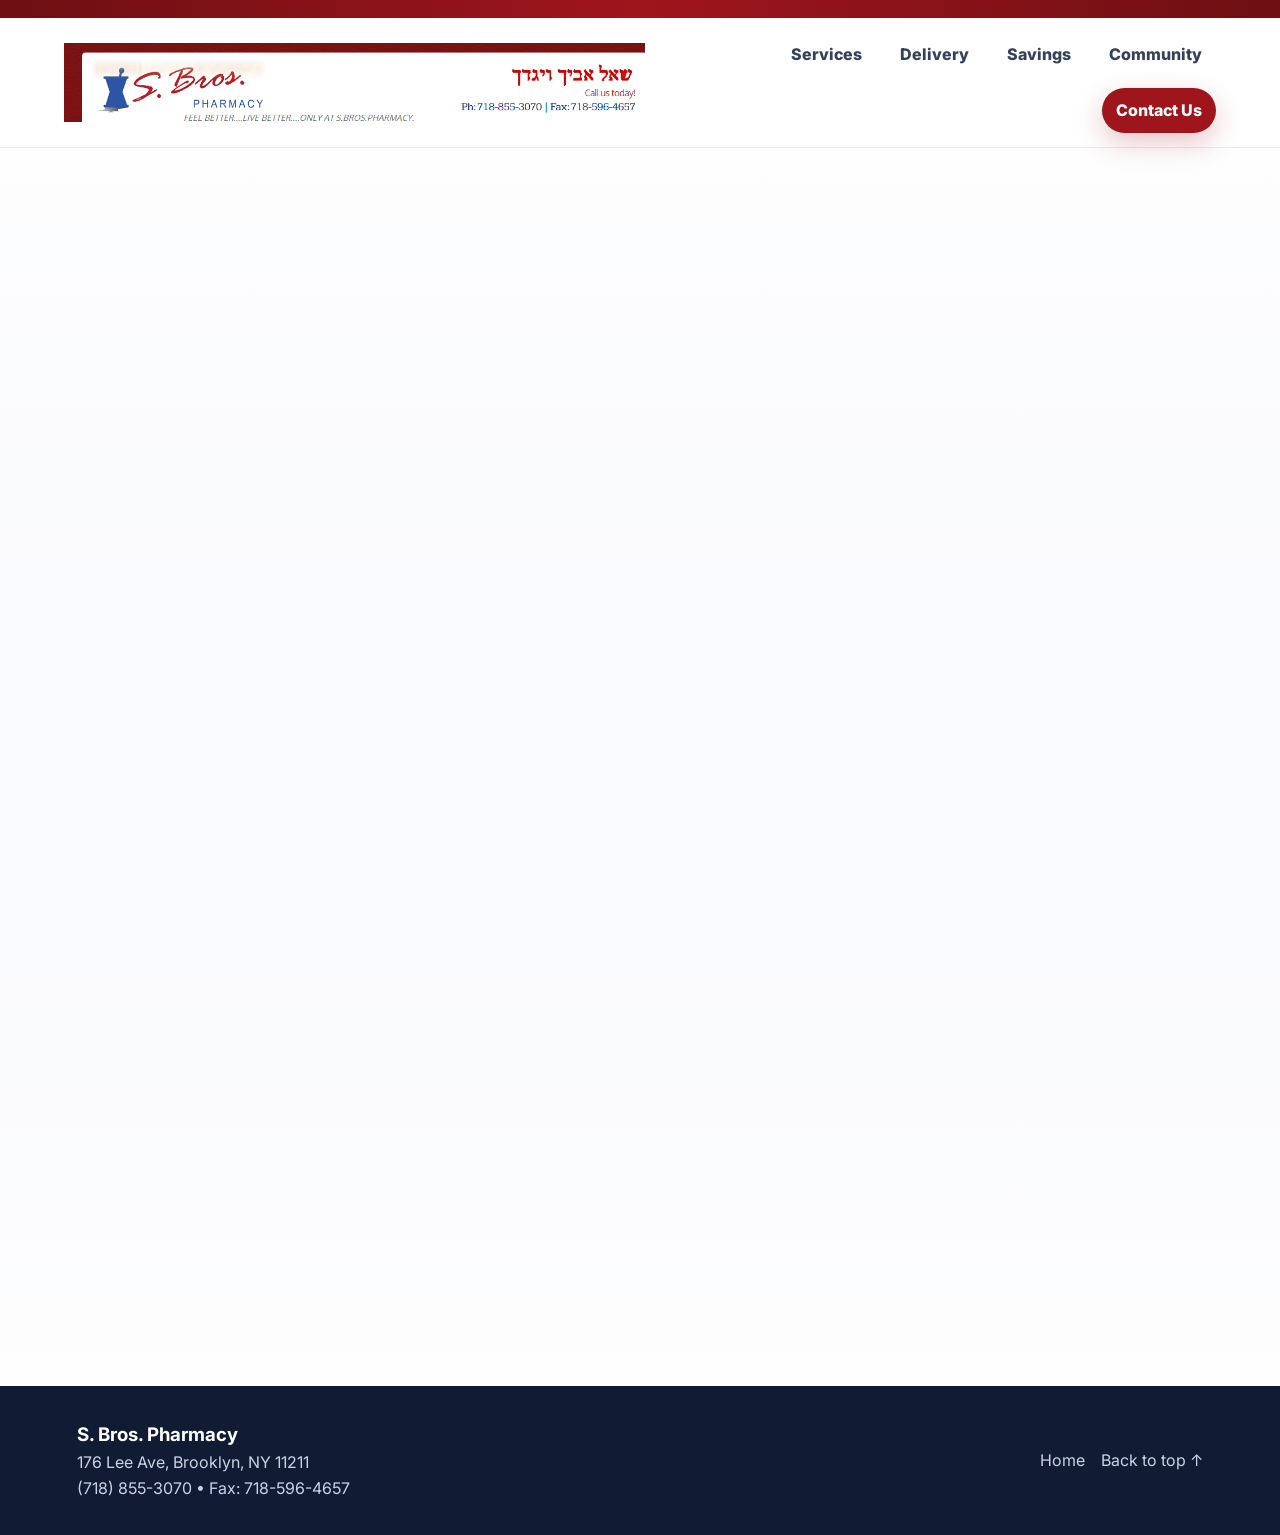
==== commit 885a46ba: "Update contact.html" ====
--- a/contact.html
+++ b/contact.html
@@ -91,6 +91,6 @@
     </div>
   </footer>
 
-  <script src="script.js"></script>
+  
 </body>
 </html>
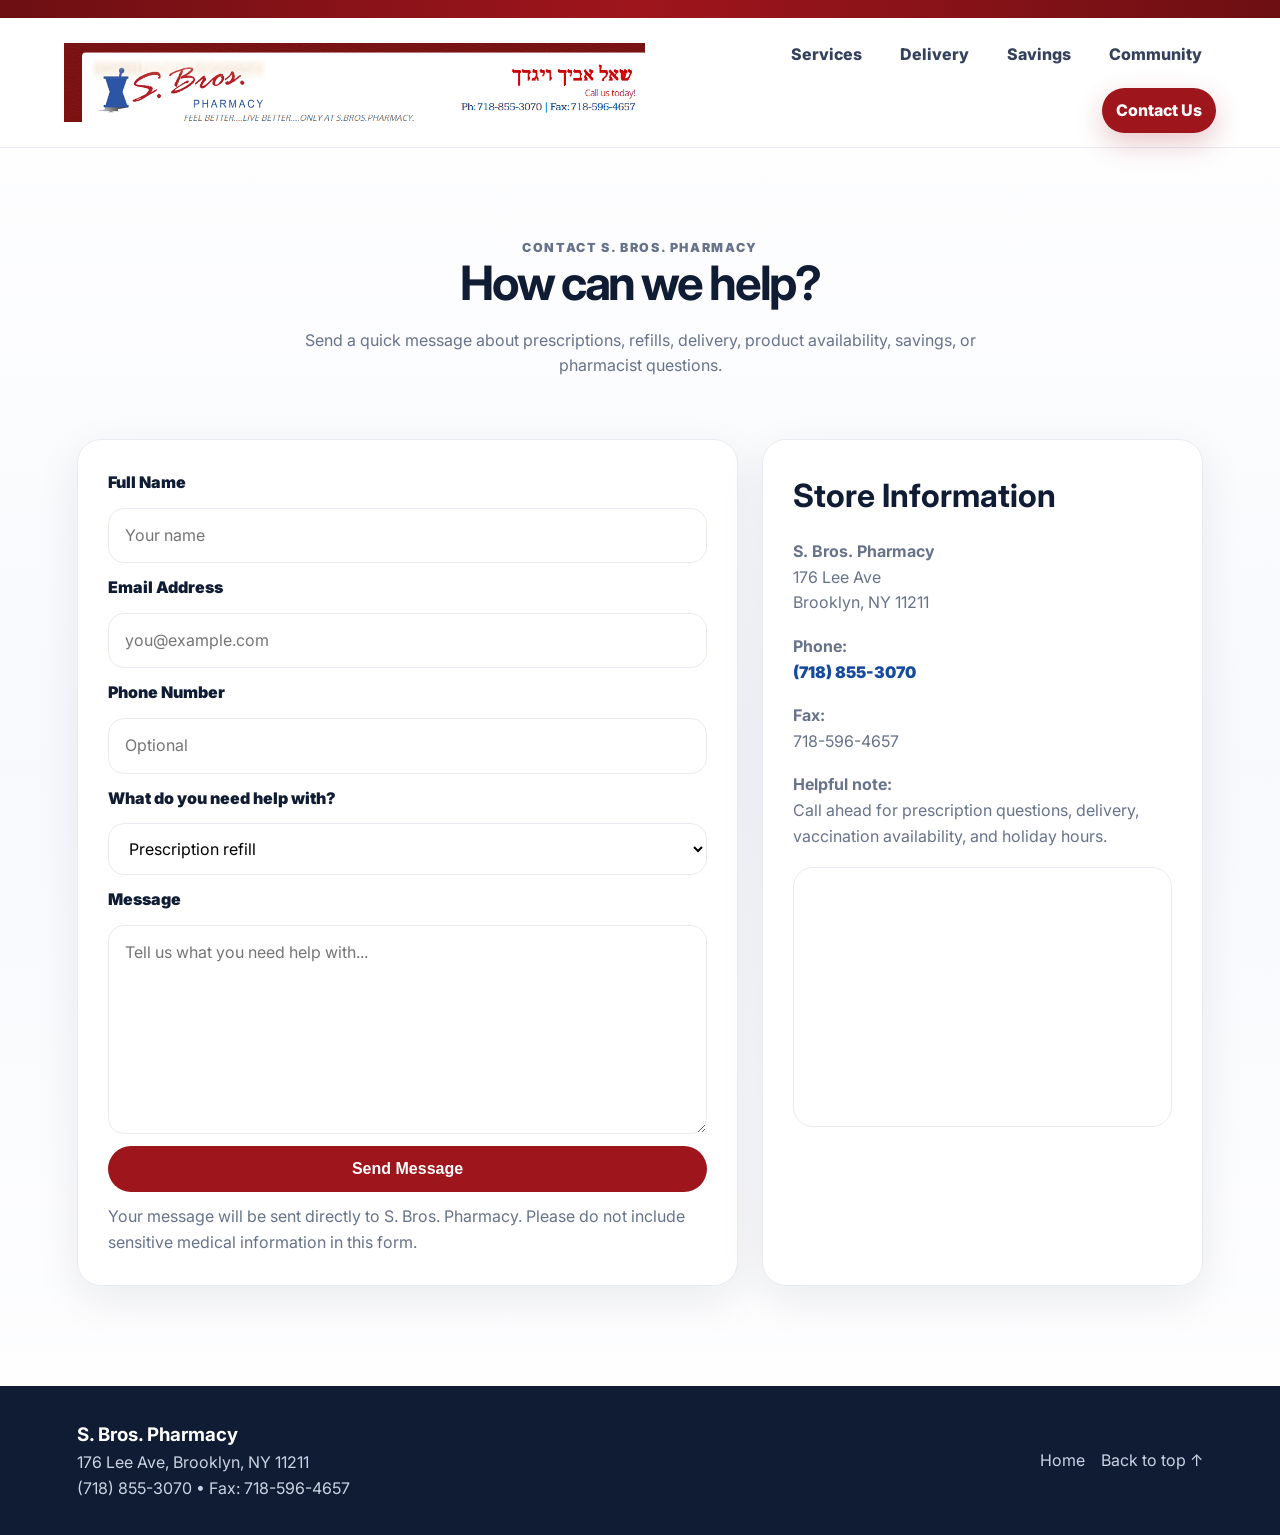
==== commit 037620f8: "Update contact.html" ====
--- a/contact.html
+++ b/contact.html
@@ -27,14 +27,14 @@
   </header>
 
   <main>
-    <section class="contact-hero section-reveal">
-      <p class="eyebrow">Contact S. Bros. Pharmacy</p>
+<section class="contact-hero">
+  <p class="eyebrow">Contact S. Bros. Pharmacy</p>
       <h1>How can we help?</h1>
       <p>Send a quick message about prescriptions, refills, delivery, product availability, savings, or pharmacist questions.</p>
     </section>
 
-    <section class="contact-layout section-reveal">
-      <form class="contact-form" id="contact-form" action="https://api.web3forms.com/submit" method="POST">
+<section class="contact-layout">
+  <form class="contact-form" id="contact-form" action="https://api.web3forms.com/submit" method="POST">
         <input type="hidden" name="access_key" value="e711dc27-c3af-4cd9-94e9-cb7efdc0c6b5">
         <input type="hidden" name="subject" value="New Contact Form Submission - S. Bros. Pharmacy">
         <input type="hidden" name="from_name" value="S. Bros. Pharmacy Website">
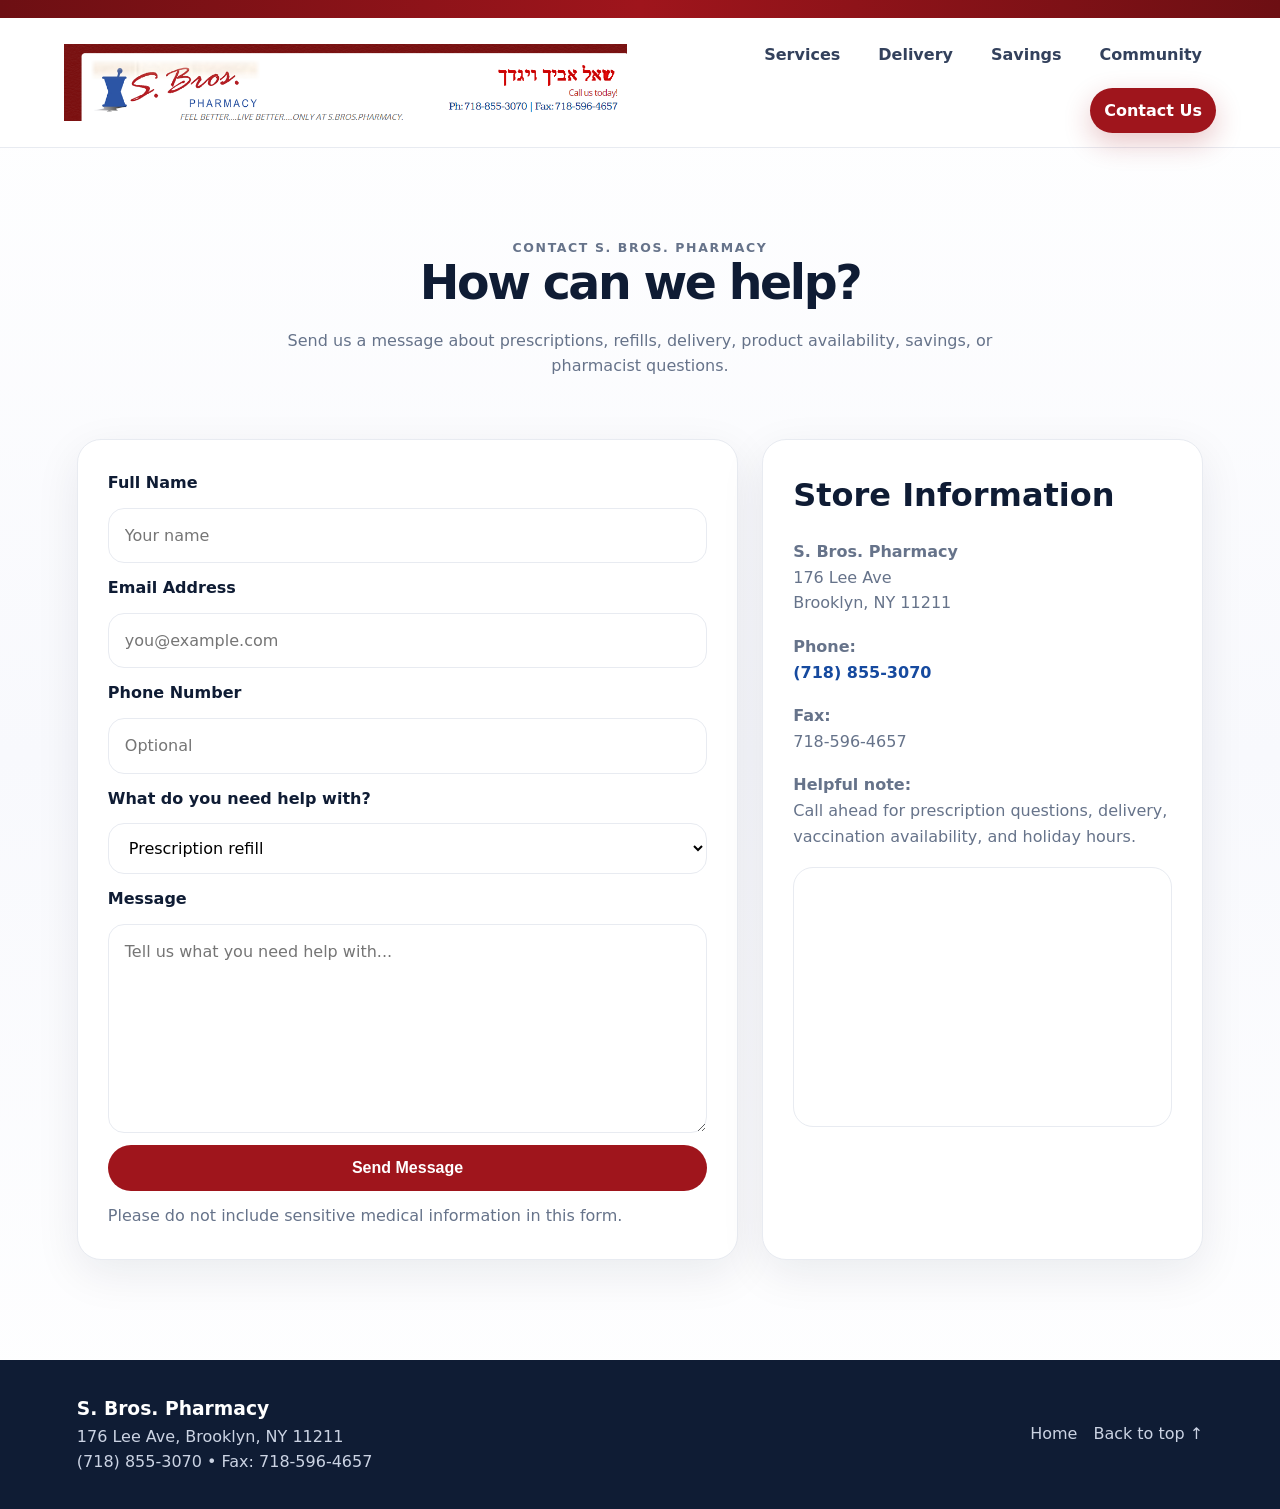
==== commit bfabfb9c: "Update contact.html" ====
--- a/contact.html
+++ b/contact.html
@@ -3,21 +3,19 @@
 <head>
   <meta charset="UTF-8" />
   <meta name="viewport" content="width=device-width, initial-scale=1.0" />
-  <title>Contact S. Bros. Pharmacy | Williamsburg, Brooklyn</title>
-  <meta name="description" content="Contact S. Bros. Pharmacy in Williamsburg, Brooklyn for prescriptions, refills, delivery, product questions, and pharmacist support." />
-  <link rel="preconnect" href="https://fonts.googleapis.com">
-  <link rel="preconnect" href="https://fonts.gstatic.com" crossorigin>
-  <link href="https://fonts.googleapis.com/css2?family=Inter:wght@400;500;600;700;800;900&display=swap" rel="stylesheet">
+  <title>Contact S. Bros. Pharmacy</title>
   <link rel="stylesheet" href="style.css" />
 </head>
+
 <body>
   <div class="top-strip"></div>
 
   <header class="site-header compact">
-    <a class="brand" href="index.html" aria-label="S. Bros. Pharmacy home">
+    <a class="brand" href="index.html">
       <img src="assets/logo-banner.png" alt="S. Bros. Pharmacy logo" />
     </a>
-    <nav class="nav" aria-label="Main navigation">
+
+    <nav class="nav">
       <a href="index.html#services">Services</a>
       <a href="index.html#delivery">Delivery</a>
       <a href="index.html#savings">Savings</a>
@@ -26,32 +24,32 @@
     </nav>
   </header>
 
-  <main>
-<section class="contact-hero">
-  <p class="eyebrow">Contact S. Bros. Pharmacy</p>
+  <main class="contact-page">
+    <section class="contact-hero" style="display:block; opacity:1; visibility:visible;">
+      <p class="eyebrow">Contact S. Bros. Pharmacy</p>
       <h1>How can we help?</h1>
-      <p>Send a quick message about prescriptions, refills, delivery, product availability, savings, or pharmacist questions.</p>
+      <p>Send us a message about prescriptions, refills, delivery, product availability, savings, or pharmacist questions.</p>
     </section>
 
-<section class="contact-layout">
-  <form class="contact-form" id="contact-form" action="https://api.web3forms.com/submit" method="POST">
+    <section class="contact-layout" style="display:grid; opacity:1; visibility:visible;">
+      <form class="contact-form" action="https://api.web3forms.com/submit" method="POST">
         <input type="hidden" name="access_key" value="e711dc27-c3af-4cd9-94e9-cb7efdc0c6b5">
         <input type="hidden" name="subject" value="New Contact Form Submission - S. Bros. Pharmacy">
         <input type="hidden" name="from_name" value="S. Bros. Pharmacy Website">
         <input type="hidden" name="redirect" value="https://cfmeme.github.io/sbros-pharmacy/success.html">
-        <input type="checkbox" name="botcheck" class="hidden" style="display:none;">
+        <input type="checkbox" name="botcheck" style="display:none;">
 
-        <label for="name">Full Name</label>
-        <input id="name" name="name" type="text" placeholder="Your name" required />
+        <label>Full Name</label>
+        <input name="name" type="text" placeholder="Your name" required>
 
-        <label for="email">Email Address</label>
-        <input id="email" name="email" type="email" placeholder="you@example.com" required />
+        <label>Email Address</label>
+        <input name="email" type="email" placeholder="you@example.com" required>
 
-        <label for="phone">Phone Number</label>
-        <input id="phone" name="phone" type="tel" placeholder="Optional" />
+        <label>Phone Number</label>
+        <input name="phone" type="tel" placeholder="Optional">
 
-        <label for="topic">What do you need help with?</label>
-        <select id="topic" name="topic">
+        <label>What do you need help with?</label>
+        <select name="topic">
           <option>Prescription refill</option>
           <option>Free delivery</option>
           <option>Medication question</option>
@@ -61,11 +59,11 @@
           <option>Other</option>
         </select>
 
-        <label for="message">Message</label>
-        <textarea id="message" name="message" rows="7" placeholder="Tell us what you need help with..." required></textarea>
+        <label>Message</label>
+        <textarea name="message" rows="7" placeholder="Tell us what you need help with..." required></textarea>
 
         <button class="button primary" type="submit">Send Message</button>
-        <p class="form-note">Your message will be sent directly to S. Bros. Pharmacy. Please do not include sensitive medical information in this form.</p>
+        <p class="form-note">Please do not include sensitive medical information in this form.</p>
       </form>
 
       <aside class="contact-card">
@@ -74,7 +72,14 @@
         <p><strong>Phone:</strong><br><a href="tel:17188553070">(718) 855-3070</a></p>
         <p><strong>Fax:</strong><br>718-596-4657</p>
         <p><strong>Helpful note:</strong><br>Call ahead for prescription questions, delivery, vaccination availability, and holiday hours.</p>
-        <div class="mini-map"><iframe title="Map to S. Bros. Pharmacy" src="https://www.google.com/maps?q=176%20Lee%20Ave%2C%20Brooklyn%2C%20NY%2011211&output=embed" loading="lazy" referrerpolicy="no-referrer-when-downgrade"></iframe></div>
+
+        <div class="mini-map">
+          <iframe
+            title="Map to S. Bros. Pharmacy"
+            src="https://www.google.com/maps?q=176%20Lee%20Ave%2C%20Brooklyn%2C%20NY%2011211&output=embed"
+            loading="lazy">
+          </iframe>
+        </div>
       </aside>
     </section>
   </main>
@@ -85,12 +90,11 @@
       <p>176 Lee Ave, Brooklyn, NY 11211</p>
       <p><a href="tel:17188553070">(718) 855-3070</a> • Fax: 718-596-4657</p>
     </div>
+
     <div class="footer-right">
       <a href="index.html">Home</a>
       <a href="index.html#top">Back to top ↑</a>
     </div>
   </footer>
-
-  
 </body>
 </html>
